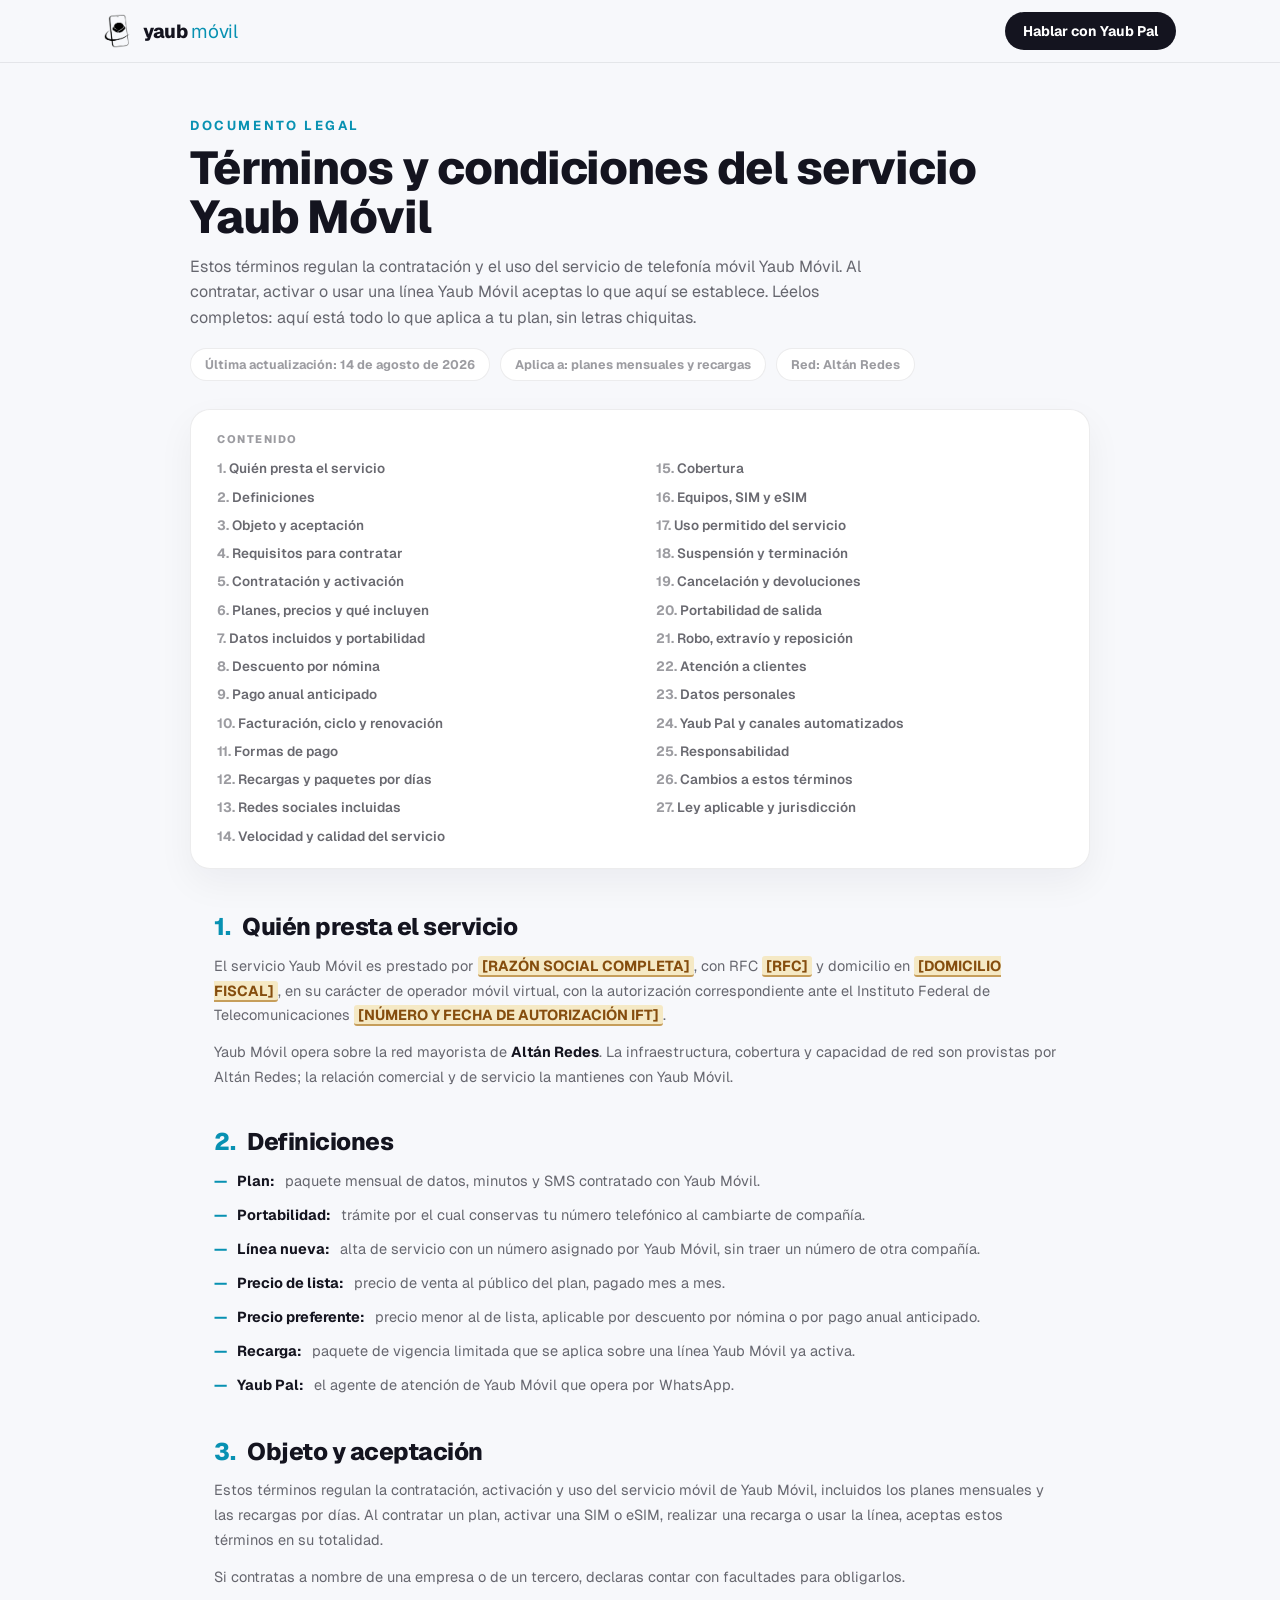
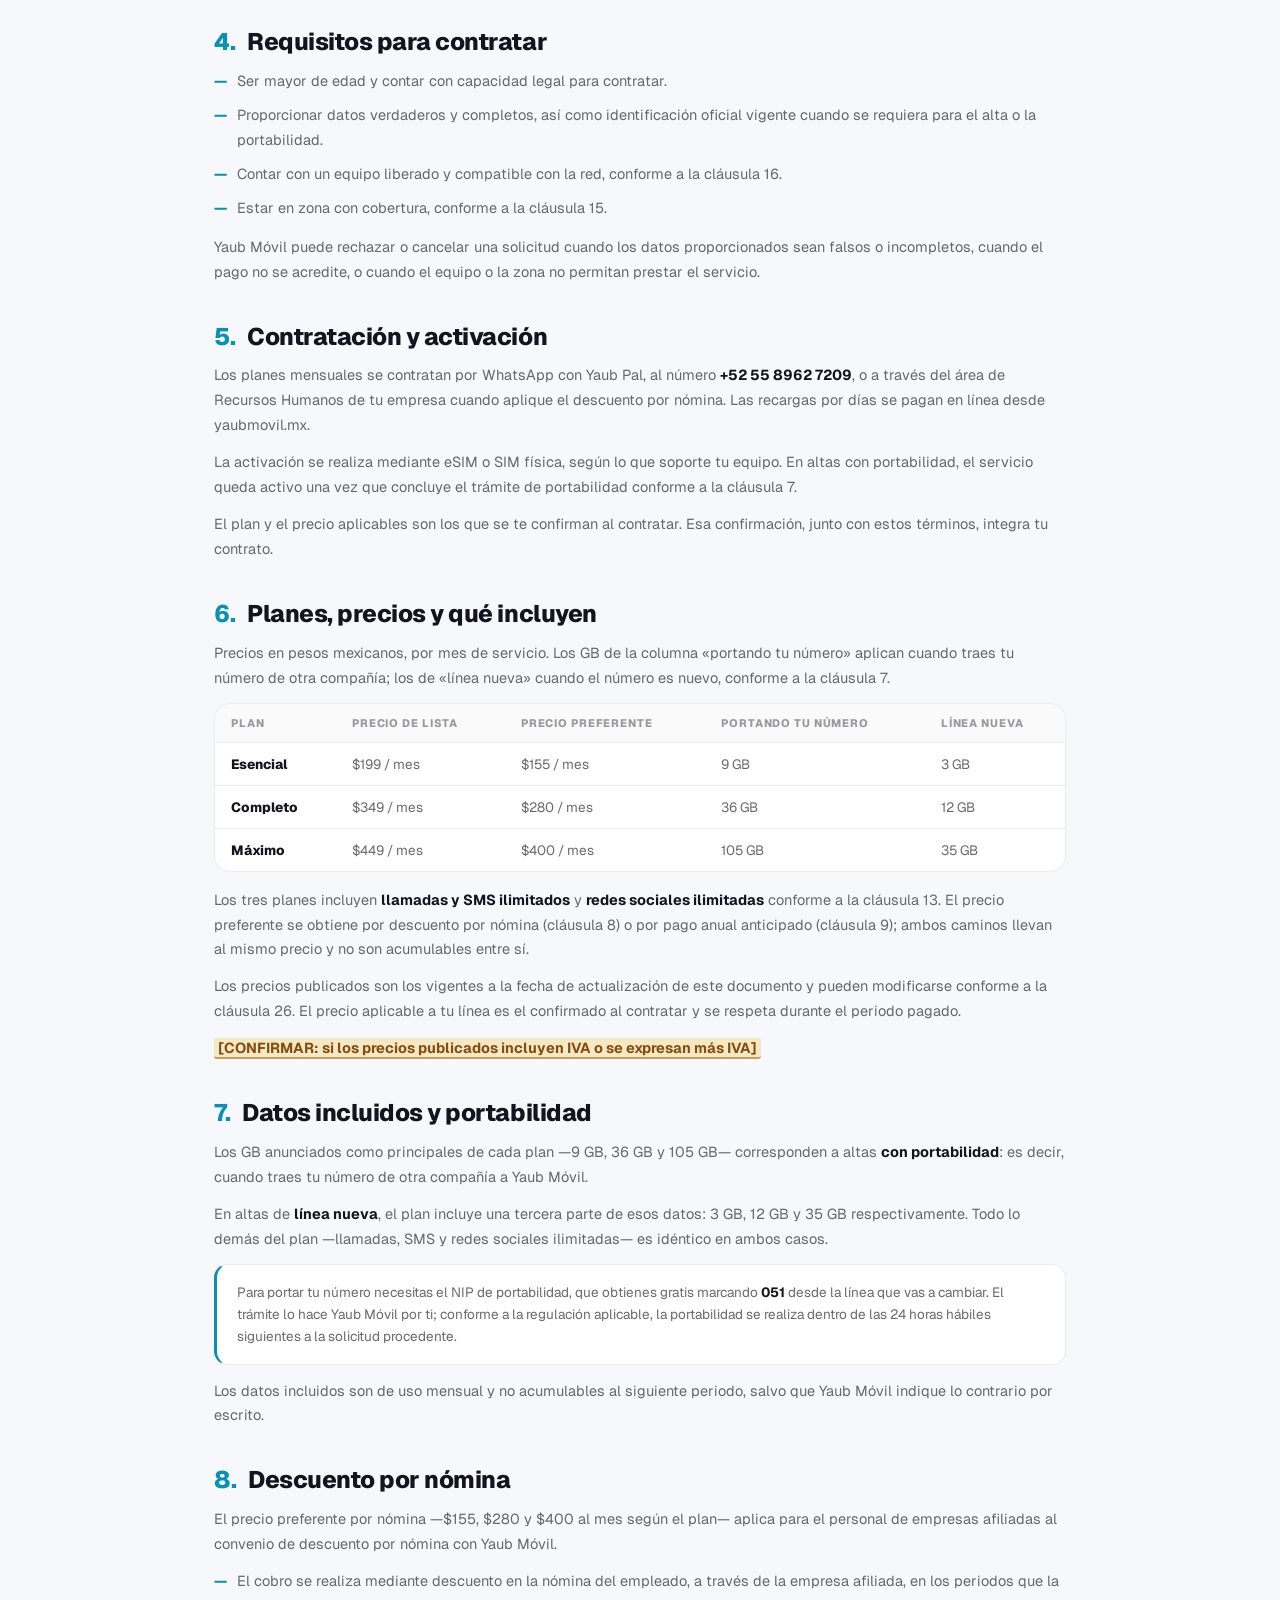
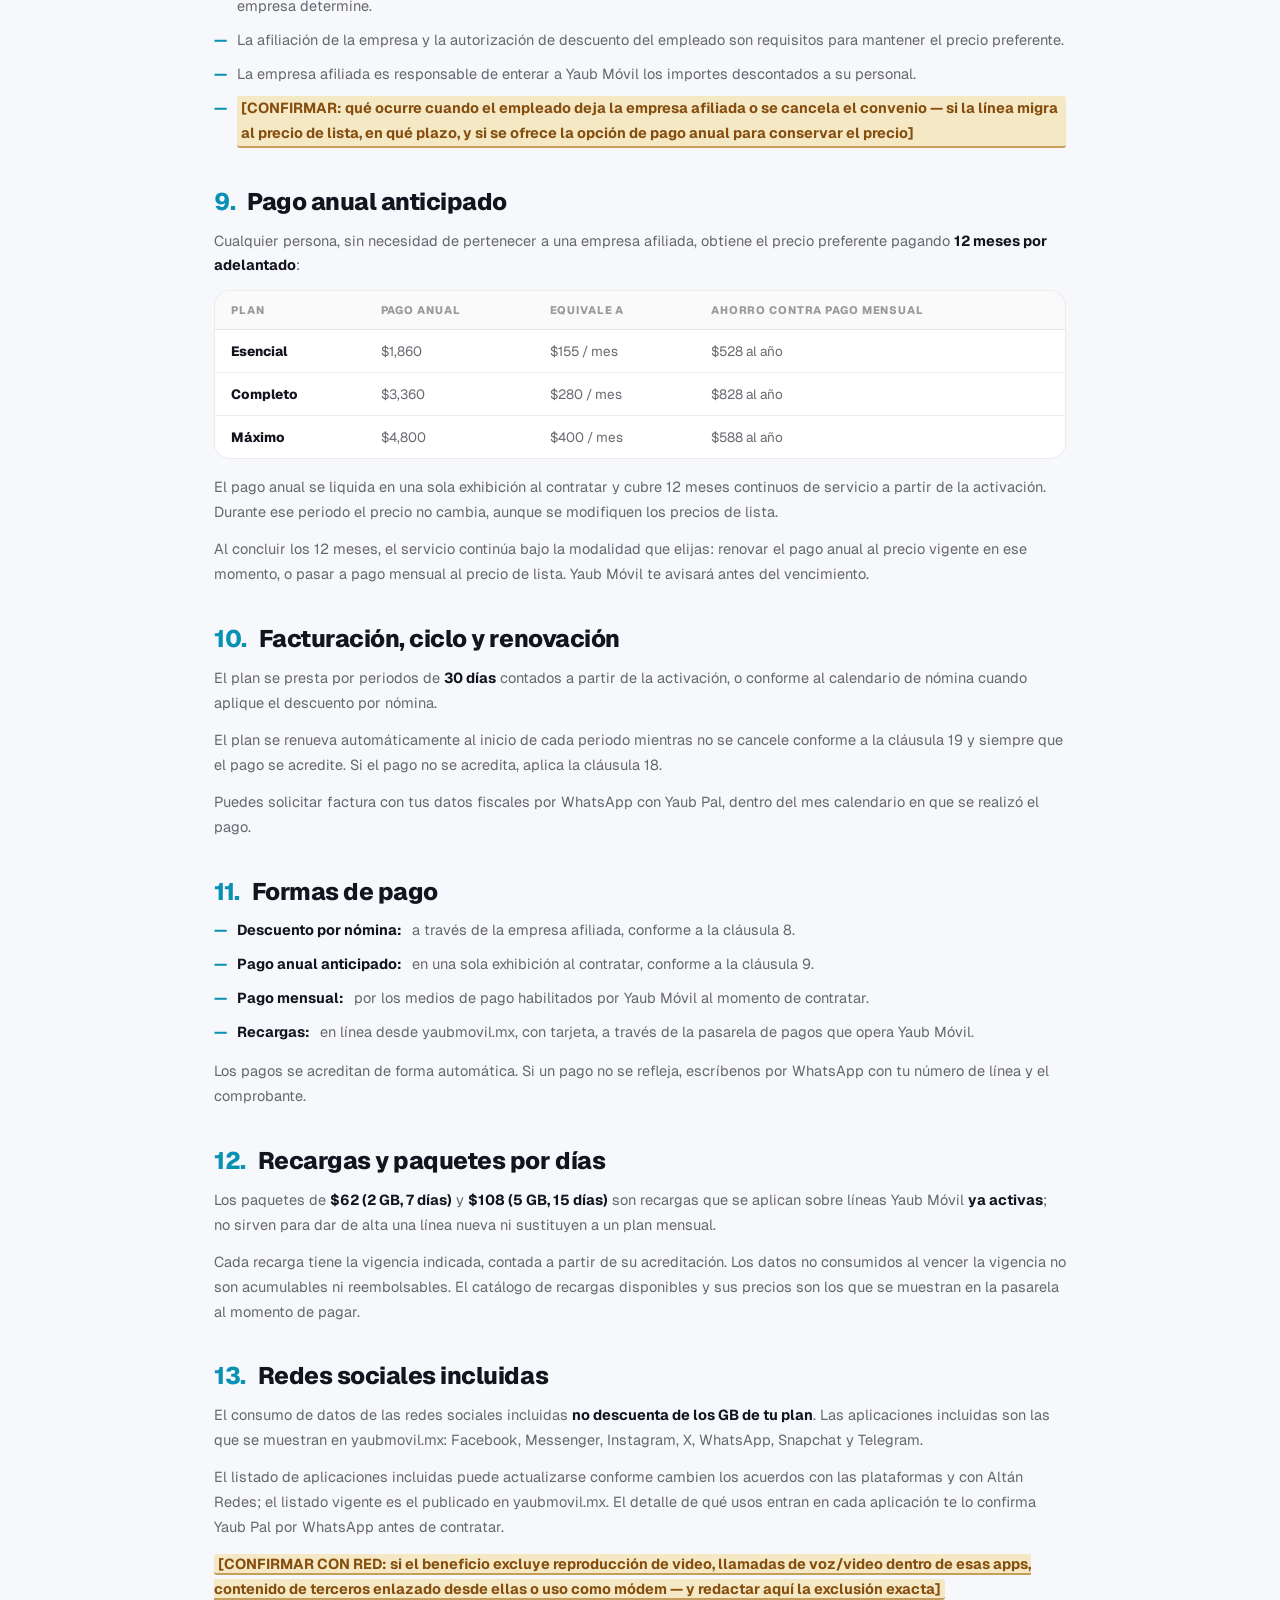
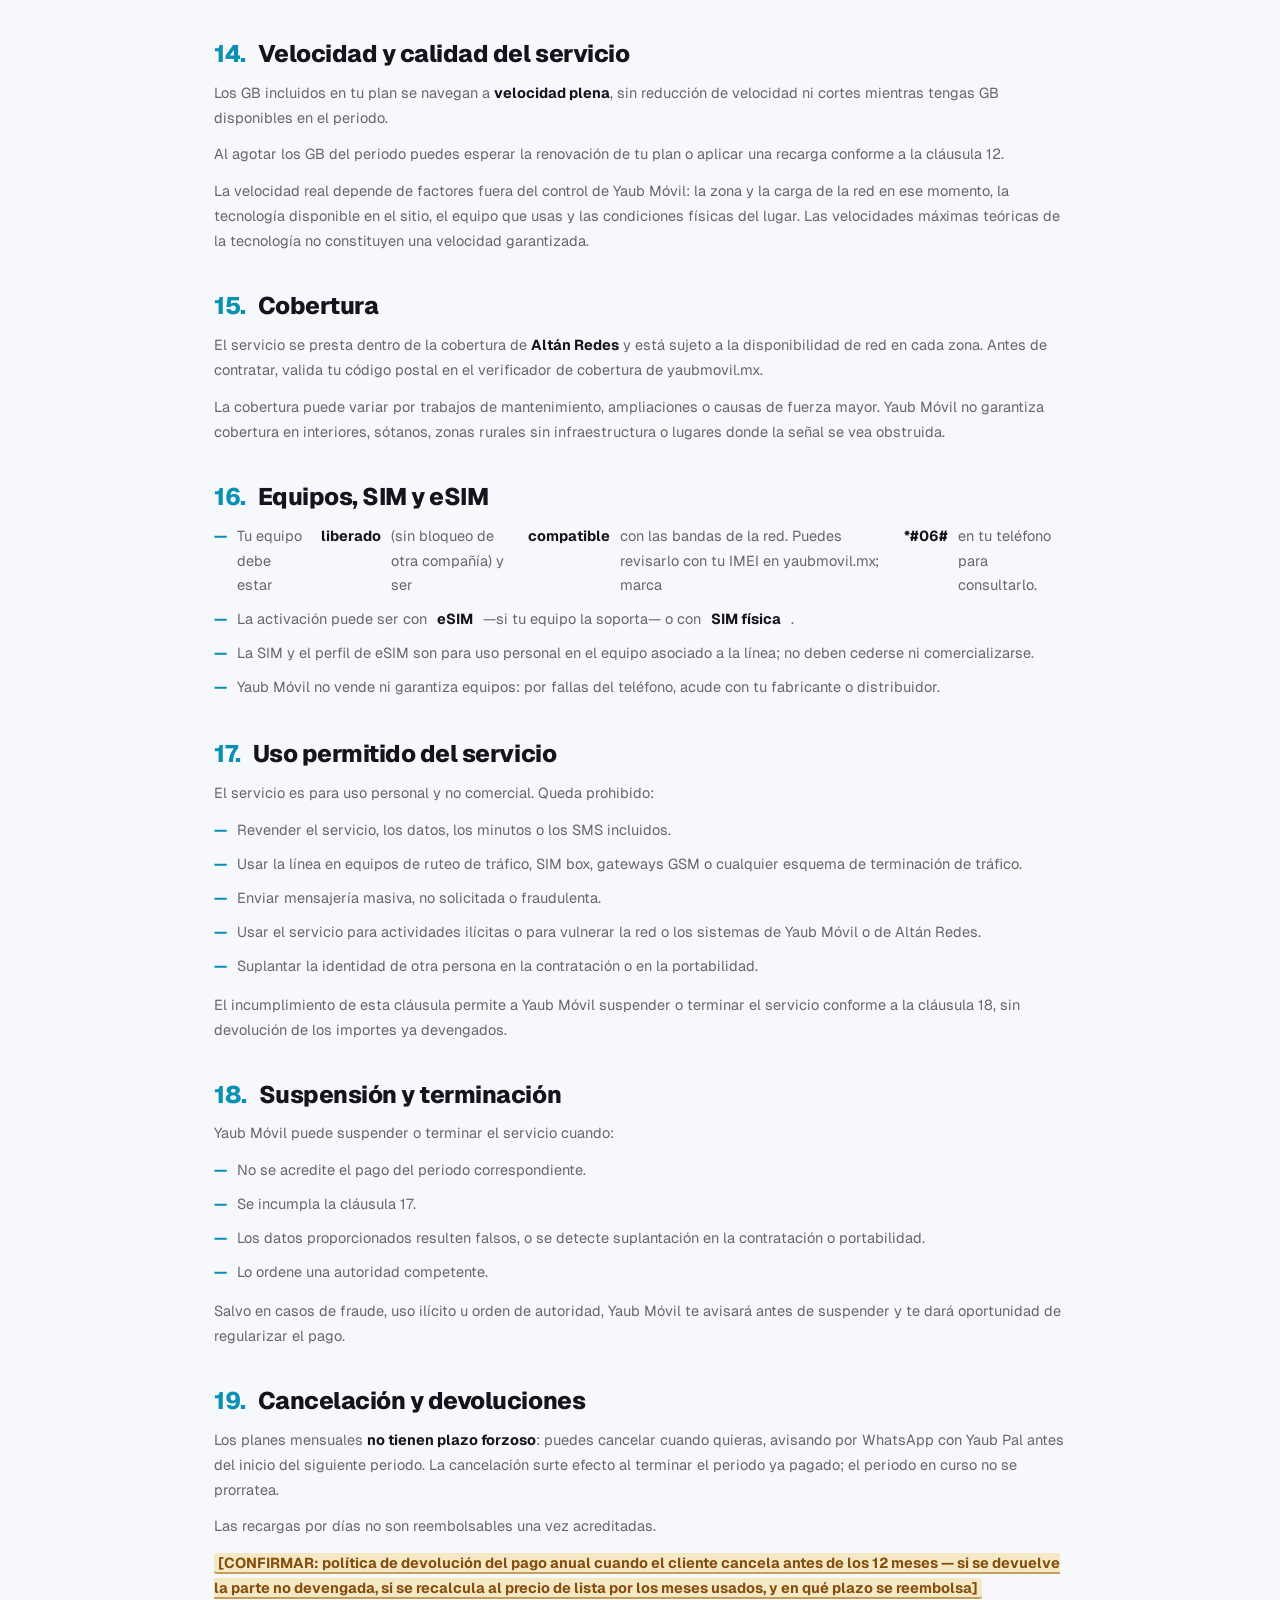
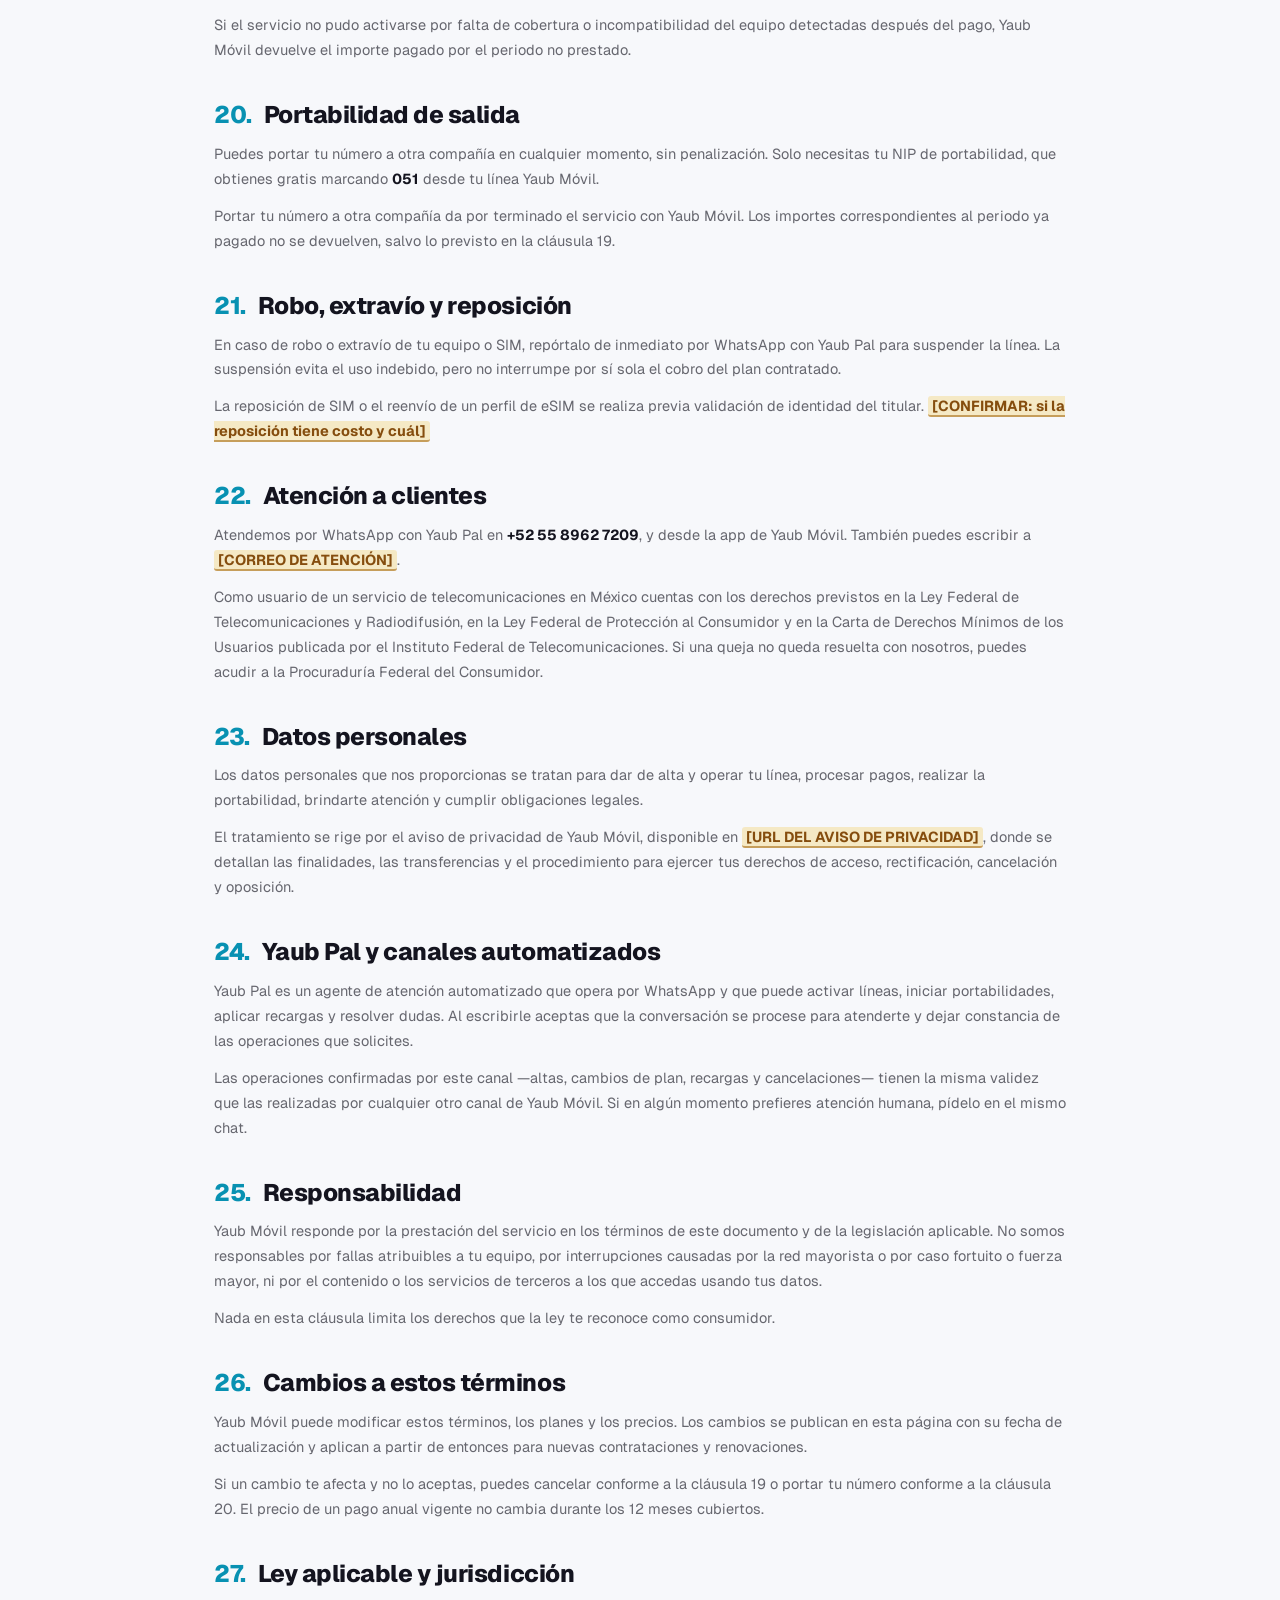
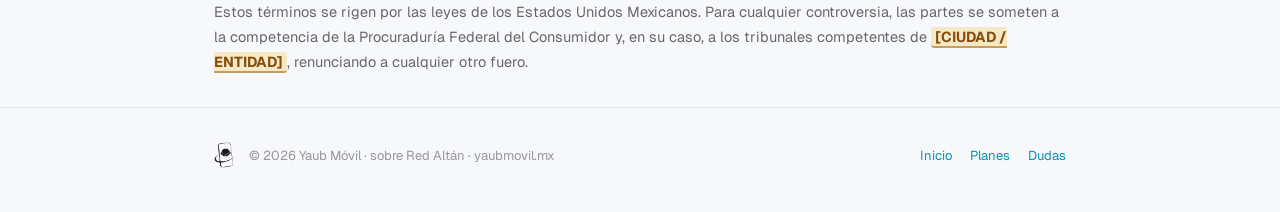
==== terminos.html @ aa8cd1c4 "Términos y condiciones completos en su propia página El bloque de la landing era un resumen de 12 pu" ====
<!DOCTYPE html>
<html lang="es"><head>
<meta charset="UTF-8">
<meta name="viewport" content="width=device-width, initial-scale=1.0">
<title>Términos y condiciones — Yaub Móvil</title>
<meta name="description" content="Términos y condiciones del servicio móvil de Yaub Móvil: planes, precios, portabilidad, descuento por nómina, pago anual, cobertura sobre Red Altán, equipos, recargas, cancelación y datos personales.">
<meta name="robots" content="index,follow">
<link rel="preconnect" href="https://fonts.googleapis.com">
<link rel="preconnect" href="https://fonts.gstatic.com" crossorigin>
<link rel="stylesheet" href="https://fonts.googleapis.com/css2?family=Geist:wght@400;600;700;800&display=swap">

<!-- ============================================================
     TÉRMINOS Y CONDICIONES — documento completo.

     PENDIENTES DE LEGAL antes de publicar: todo lo marcado con la
     clase .tbd (aparece resaltado en amarillo en pantalla, justo para
     que nadie lo suba sin llenarlo). Son datos que no viven en el
     repo ni en la página: razón social, RFC, domicilio fiscal, correo
     legal, autorización IFT, URL del aviso de privacidad, política de
     devolución del pago anual y qué pasa con el precio de nómina
     cuando alguien deja la empresa afiliada.

     Todo lo demás está redactado a partir de lo que Yaub Móvil ya
     anuncia en index.html (planes, precios, GB, portabilidad ×3,
     nómina/anual, Red Altán, prepagos) y de las reglas generales que
     aplican a cualquier servicio móvil en México.
     ============================================================ -->
<style>
:root{
  --bg:#F7F8FB; --surface:#FFFFFF; --ink:#14141F; --ink-2:rgba(20,20,31,0.64); --ink-3:rgba(20,20,31,0.42);
  --line:rgba(20,20,31,0.08); --cyan:#0891B2; --cyan-b:#22D3EE; --lime:#65A30D;
  --ease:cubic-bezier(.22,1,.36,1);
  --font:"Geist","Inter",ui-sans-serif,system-ui,-apple-system,"Segoe UI",Roboto,sans-serif;
}
*{margin:0;padding:0;box-sizing:border-box;}
html{scroll-behavior:smooth;overflow-x:clip;}
body{background:var(--bg);color:var(--ink);font-family:var(--font);-webkit-font-smoothing:antialiased;overflow-x:hidden;}
a{color:var(--cyan);text-decoration:none;}
a:hover{color:#7C3AED;}
.wrap{max-width:900px;margin:0 auto;padding:0 24px;}
nav{position:sticky;top:0;z-index:20;background:rgba(247,248,251,0.86);backdrop-filter:blur(14px);-webkit-backdrop-filter:blur(14px);border-bottom:1px solid var(--line);}
.navin{max-width:1120px;margin:0 auto;padding:12px 24px;display:flex;align-items:center;gap:12px;}
.navin img{height:34px;width:auto;}
.navin .wm{font-weight:800;font-size:19px;letter-spacing:-0.02em;}
.navin .wm em{font-style:normal;font-weight:400;color:var(--cyan);}
.nav-cta{margin-left:auto;display:inline-flex;align-items:center;gap:8px;background:var(--ink);color:#fff;font-weight:700;font-size:14px;padding:10px 18px;border-radius:999px;white-space:nowrap;transition:transform .3s var(--ease),box-shadow .3s;}
.nav-cta:hover{color:#fff;transform:translateY(-2px);box-shadow:0 10px 24px rgba(20,20,31,0.22);}
header.doc{padding:clamp(36px,6vh,64px) 0 10px;}
.kicker{font-size:13px;font-weight:700;letter-spacing:.2em;text-transform:uppercase;color:var(--cyan);margin-bottom:10px;}
h1{font-size:clamp(30px,4.4vw,46px);font-weight:800;letter-spacing:-0.025em;line-height:1.06;margin-bottom:12px;}
.sub{color:var(--ink-2);font-size:16px;line-height:1.6;max-width:64ch;}
.meta{margin-top:18px;display:flex;gap:10px;flex-wrap:wrap;font-size:12.5px;font-weight:700;color:var(--ink-3);}
.meta span{background:var(--surface);border:1px solid var(--line);border-radius:999px;padding:7px 14px;}
/* índice */
.toc{margin:28px 0 8px;background:var(--surface);border:1px solid var(--line);border-radius:20px;padding:22px 26px;box-shadow:0 14px 36px rgba(20,20,31,0.05);}
.toc p{font-size:11px;font-weight:800;letter-spacing:.14em;text-transform:uppercase;color:var(--ink-3);margin-bottom:12px;}
.toc ol{list-style:none;counter-reset:t;columns:2;column-gap:32px;}
.toc li{counter-increment:t;font-size:13.5px;line-height:1.5;margin-bottom:8px;break-inside:avoid;}
.toc li a::before{content:counter(t) ". ";color:var(--ink-3);font-weight:700;}
.toc li a{color:var(--ink-2);font-weight:600;}
.toc li a:hover{color:var(--cyan);}
/* cuerpo */
main{padding-bottom:40px;}
section.cl{padding:26px 0 0;scroll-margin-top:76px;}
section.cl h2{font-size:clamp(19px,2.2vw,24px);font-weight:800;letter-spacing:-0.02em;line-height:1.2;margin-bottom:12px;display:flex;gap:12px;}
section.cl h2 .num{color:var(--cyan);flex:none;}
section.cl p,section.cl li{font-size:14.5px;line-height:1.72;color:var(--ink-2);}
section.cl p{margin-bottom:12px;}
section.cl b{color:var(--ink);}
section.cl ul{list-style:none;margin:0 0 14px;display:flex;flex-direction:column;gap:9px;}
section.cl ul li{display:flex;gap:10px;}
section.cl ul li::before{content:"—";color:var(--cyan);font-weight:800;flex:none;}
section.cl ol{margin:0 0 14px 20px;display:flex;flex-direction:column;gap:9px;}
.tbd{background:rgba(234,179,8,0.22);border-bottom:2px solid rgba(161,98,7,0.55);color:#854D0E;font-weight:700;padding:0 4px;border-radius:3px;}
/* tabla de planes */
.tw{overflow-x:auto;margin:6px 0 16px;border:1px solid var(--line);border-radius:16px;background:var(--surface);}
table{border-collapse:collapse;width:100%;min-width:560px;}
th,td{text-align:left;font-size:13.5px;padding:12px 16px;border-bottom:1px solid var(--line);white-space:nowrap;}
th{font-size:11px;font-weight:800;letter-spacing:.08em;text-transform:uppercase;color:var(--ink-3);background:rgba(20,20,31,0.02);}
td{color:var(--ink-2);}
td:first-child{font-weight:800;color:var(--ink);}
tr:last-child td{border-bottom:none;}
.note{background:var(--surface);border:1px solid var(--line);border-left:3px solid var(--cyan);border-radius:14px;padding:16px 20px;margin:4px 0 14px;font-size:13.5px;line-height:1.65;color:var(--ink-2);}
footer{padding:34px 0 44px;color:var(--ink-3);font-size:13px;border-top:1px solid var(--line);margin-top:32px;}
.foot-in{max-width:900px;margin:0 auto;padding:0 24px;display:flex;align-items:center;gap:14px;flex-wrap:wrap;}
.foot-in img{height:26px;width:auto;opacity:.9;}
.foot-in .sp{margin-left:auto;display:flex;gap:18px;flex-wrap:wrap;}
@media (max-width:720px){
  .toc ol{columns:1;}
  .foot-in .sp{margin-left:0;}
}
@media (prefers-reduced-motion:reduce){*,*::before,*::after{animation:none !important;transition:none !important;}}
</style>
</head>
<body>

<nav>
  <div class="navin">
    <a href="index.html" style="display:flex;align-items:center;gap:12px;color:var(--ink);">
      <img src="assets/yaubmovil-logo-dark.png" alt="Yaub Móvil">
      <span class="wm">yaub <em>móvil</em></span>
    </a>
    <a class="nav-cta" href="#" data-wa="Hola 👋 Tengo una duda sobre los términos y condiciones de Yaub Móvil">Hablar con Yaub Pal</a>
  </div>
</nav>

<header class="doc wrap">
  <p class="kicker">Documento legal</p>
  <h1>Términos y condiciones del servicio Yaub Móvil</h1>
  <p class="sub">Estos términos regulan la contratación y el uso del servicio de telefonía móvil Yaub Móvil. Al contratar, activar o usar una línea Yaub Móvil aceptas lo que aquí se establece. Léelos completos: aquí está todo lo que aplica a tu plan, sin letras chiquitas.</p>
  <div class="meta">
    <span>Última actualización: 14 de agosto de 2026</span>
    <span>Aplica a: planes mensuales y recargas</span>
    <span>Red: Altán Redes</span>
  </div>

  <nav class="toc" aria-label="Índice">
    <p>Contenido</p>
    <ol>
      <li><a href="#c1">Quién presta el servicio</a></li>
      <li><a href="#c2">Definiciones</a></li>
      <li><a href="#c3">Objeto y aceptación</a></li>
      <li><a href="#c4">Requisitos para contratar</a></li>
      <li><a href="#c5">Contratación y activación</a></li>
      <li><a href="#c6">Planes, precios y qué incluyen</a></li>
      <li><a href="#c7">Datos incluidos y portabilidad</a></li>
      <li><a href="#c8">Descuento por nómina</a></li>
      <li><a href="#c9">Pago anual anticipado</a></li>
      <li><a href="#c10">Facturación, ciclo y renovación</a></li>
      <li><a href="#c11">Formas de pago</a></li>
      <li><a href="#c12">Recargas y paquetes por días</a></li>
      <li><a href="#c13">Redes sociales incluidas</a></li>
      <li><a href="#c14">Velocidad y calidad del servicio</a></li>
      <li><a href="#c15">Cobertura</a></li>
      <li><a href="#c16">Equipos, SIM y eSIM</a></li>
      <li><a href="#c17">Uso permitido del servicio</a></li>
      <li><a href="#c18">Suspensión y terminación</a></li>
      <li><a href="#c19">Cancelación y devoluciones</a></li>
      <li><a href="#c20">Portabilidad de salida</a></li>
      <li><a href="#c21">Robo, extravío y reposición</a></li>
      <li><a href="#c22">Atención a clientes</a></li>
      <li><a href="#c23">Datos personales</a></li>
      <li><a href="#c24">Yaub Pal y canales automatizados</a></li>
      <li><a href="#c25">Responsabilidad</a></li>
      <li><a href="#c26">Cambios a estos términos</a></li>
      <li><a href="#c27">Ley aplicable y jurisdicción</a></li>
    </ol>
  </nav>
</header>

<main class="wrap">

<section class="cl" id="c1">
  <h2><span class="num">1.</span> Quién presta el servicio</h2>
  <p>El servicio Yaub Móvil es prestado por <span class="tbd">[RAZÓN SOCIAL COMPLETA]</span>, con RFC <span class="tbd">[RFC]</span> y domicilio en <span class="tbd">[DOMICILIO FISCAL]</span>, en su carácter de operador móvil virtual, con la autorización correspondiente ante el Instituto Federal de Telecomunicaciones <span class="tbd">[NÚMERO Y FECHA DE AUTORIZACIÓN IFT]</span>.</p>
  <p>Yaub Móvil opera sobre la red mayorista de <b>Altán Redes</b>. La infraestructura, cobertura y capacidad de red son provistas por Altán Redes; la relación comercial y de servicio la mantienes con Yaub Móvil.</p>
</section>

<section class="cl" id="c2">
  <h2><span class="num">2.</span> Definiciones</h2>
  <ul>
    <li><b>Plan:</b> paquete mensual de datos, minutos y SMS contratado con Yaub Móvil.</li>
    <li><b>Portabilidad:</b> trámite por el cual conservas tu número telefónico al cambiarte de compañía.</li>
    <li><b>Línea nueva:</b> alta de servicio con un número asignado por Yaub Móvil, sin traer un número de otra compañía.</li>
    <li><b>Precio de lista:</b> precio de venta al público del plan, pagado mes a mes.</li>
    <li><b>Precio preferente:</b> precio menor al de lista, aplicable por descuento por nómina o por pago anual anticipado.</li>
    <li><b>Recarga:</b> paquete de vigencia limitada que se aplica sobre una línea Yaub Móvil ya activa.</li>
    <li><b>Yaub Pal:</b> el agente de atención de Yaub Móvil que opera por WhatsApp.</li>
  </ul>
</section>

<section class="cl" id="c3">
  <h2><span class="num">3.</span> Objeto y aceptación</h2>
  <p>Estos términos regulan la contratación, activación y uso del servicio móvil de Yaub Móvil, incluidos los planes mensuales y las recargas por días. Al contratar un plan, activar una SIM o eSIM, realizar una recarga o usar la línea, aceptas estos términos en su totalidad.</p>
  <p>Si contratas a nombre de una empresa o de un tercero, declaras contar con facultades para obligarlos.</p>
</section>

<section class="cl" id="c4">
  <h2><span class="num">4.</span> Requisitos para contratar</h2>
  <ul>
    <li>Ser mayor de edad y contar con capacidad legal para contratar.</li>
    <li>Proporcionar datos verdaderos y completos, así como identificación oficial vigente cuando se requiera para el alta o la portabilidad.</li>
    <li>Contar con un equipo liberado y compatible con la red, conforme a la cláusula 16.</li>
    <li>Estar en zona con cobertura, conforme a la cláusula 15.</li>
  </ul>
  <p>Yaub Móvil puede rechazar o cancelar una solicitud cuando los datos proporcionados sean falsos o incompletos, cuando el pago no se acredite, o cuando el equipo o la zona no permitan prestar el servicio.</p>
</section>

<section class="cl" id="c5">
  <h2><span class="num">5.</span> Contratación y activación</h2>
  <p>Los planes mensuales se contratan por WhatsApp con Yaub Pal, al número <b>+52 55 8962 7209</b>, o a través del área de Recursos Humanos de tu empresa cuando aplique el descuento por nómina. Las recargas por días se pagan en línea desde yaubmovil.mx.</p>
  <p>La activación se realiza mediante eSIM o SIM física, según lo que soporte tu equipo. En altas con portabilidad, el servicio queda activo una vez que concluye el trámite de portabilidad conforme a la cláusula 7.</p>
  <p>El plan y el precio aplicables son los que se te confirman al contratar. Esa confirmación, junto con estos términos, integra tu contrato.</p>
</section>

<section class="cl" id="c6">
  <h2><span class="num">6.</span> Planes, precios y qué incluyen</h2>
  <p>Precios en pesos mexicanos, por mes de servicio. Los GB de la columna «portando tu número» aplican cuando traes tu número de otra compañía; los de «línea nueva» cuando el número es nuevo, conforme a la cláusula 7.</p>
  <div class="tw">
    <table>
      <thead><tr><th>Plan</th><th>Precio de lista</th><th>Precio preferente</th><th>Portando tu número</th><th>Línea nueva</th></tr></thead>
      <tbody>
        <tr><td>Esencial</td><td>$199 / mes</td><td>$155 / mes</td><td>9 GB</td><td>3 GB</td></tr>
        <tr><td>Completo</td><td>$349 / mes</td><td>$280 / mes</td><td>36 GB</td><td>12 GB</td></tr>
        <tr><td>Máximo</td><td>$449 / mes</td><td>$400 / mes</td><td>105 GB</td><td>35 GB</td></tr>
      </tbody>
    </table>
  </div>
  <p>Los tres planes incluyen <b>llamadas y SMS ilimitados</b> y <b>redes sociales ilimitadas</b> conforme a la cláusula 13. El precio preferente se obtiene por descuento por nómina (cláusula 8) o por pago anual anticipado (cláusula 9); ambos caminos llevan al mismo precio y no son acumulables entre sí.</p>
  <p>Los precios publicados son los vigentes a la fecha de actualización de este documento y pueden modificarse conforme a la cláusula 26. El precio aplicable a tu línea es el confirmado al contratar y se respeta durante el periodo pagado.</p>
  <p><span class="tbd">[CONFIRMAR: si los precios publicados incluyen IVA o se expresan más IVA]</span></p>
</section>

<section class="cl" id="c7">
  <h2><span class="num">7.</span> Datos incluidos y portabilidad</h2>
  <p>Los GB anunciados como principales de cada plan —9 GB, 36 GB y 105 GB— corresponden a altas <b>con portabilidad</b>: es decir, cuando traes tu número de otra compañía a Yaub Móvil.</p>
  <p>En altas de <b>línea nueva</b>, el plan incluye una tercera parte de esos datos: 3 GB, 12 GB y 35 GB respectivamente. Todo lo demás del plan —llamadas, SMS y redes sociales ilimitadas— es idéntico en ambos casos.</p>
  <div class="note">Para portar tu número necesitas el NIP de portabilidad, que obtienes gratis marcando <b>051</b> desde la línea que vas a cambiar. El trámite lo hace Yaub Móvil por ti; conforme a la regulación aplicable, la portabilidad se realiza dentro de las 24 horas hábiles siguientes a la solicitud procedente.</div>
  <p>Los datos incluidos son de uso mensual y no acumulables al siguiente periodo, salvo que Yaub Móvil indique lo contrario por escrito.</p>
</section>

<section class="cl" id="c8">
  <h2><span class="num">8.</span> Descuento por nómina</h2>
  <p>El precio preferente por nómina —$155, $280 y $400 al mes según el plan— aplica para el personal de empresas afiliadas al convenio de descuento por nómina con Yaub Móvil.</p>
  <ul>
    <li>El cobro se realiza mediante descuento en la nómina del empleado, a través de la empresa afiliada, en los periodos que la empresa determine.</li>
    <li>La afiliación de la empresa y la autorización de descuento del empleado son requisitos para mantener el precio preferente.</li>
    <li>La empresa afiliada es responsable de enterar a Yaub Móvil los importes descontados a su personal.</li>
    <li><span class="tbd">[CONFIRMAR: qué ocurre cuando el empleado deja la empresa afiliada o se cancela el convenio — si la línea migra al precio de lista, en qué plazo, y si se ofrece la opción de pago anual para conservar el precio]</span></li>
  </ul>
</section>

<section class="cl" id="c9">
  <h2><span class="num">9.</span> Pago anual anticipado</h2>
  <p>Cualquier persona, sin necesidad de pertenecer a una empresa afiliada, obtiene el precio preferente pagando <b>12 meses por adelantado</b>:</p>
  <div class="tw">
    <table>
      <thead><tr><th>Plan</th><th>Pago anual</th><th>Equivale a</th><th>Ahorro contra pago mensual</th></tr></thead>
      <tbody>
        <tr><td>Esencial</td><td>$1,860</td><td>$155 / mes</td><td>$528 al año</td></tr>
        <tr><td>Completo</td><td>$3,360</td><td>$280 / mes</td><td>$828 al año</td></tr>
        <tr><td>Máximo</td><td>$4,800</td><td>$400 / mes</td><td>$588 al año</td></tr>
      </tbody>
    </table>
  </div>
  <p>El pago anual se liquida en una sola exhibición al contratar y cubre 12 meses continuos de servicio a partir de la activación. Durante ese periodo el precio no cambia, aunque se modifiquen los precios de lista.</p>
  <p>Al concluir los 12 meses, el servicio continúa bajo la modalidad que elijas: renovar el pago anual al precio vigente en ese momento, o pasar a pago mensual al precio de lista. Yaub Móvil te avisará antes del vencimiento.</p>
</section>

<section class="cl" id="c10">
  <h2><span class="num">10.</span> Facturación, ciclo y renovación</h2>
  <p>El plan se presta por periodos de <b>30 días</b> contados a partir de la activación, o conforme al calendario de nómina cuando aplique el descuento por nómina.</p>
  <p>El plan se renueva automáticamente al inicio de cada periodo mientras no se cancele conforme a la cláusula 19 y siempre que el pago se acredite. Si el pago no se acredita, aplica la cláusula 18.</p>
  <p>Puedes solicitar factura con tus datos fiscales por WhatsApp con Yaub Pal, dentro del mes calendario en que se realizó el pago.</p>
</section>

<section class="cl" id="c11">
  <h2><span class="num">11.</span> Formas de pago</h2>
  <ul>
    <li><b>Descuento por nómina:</b> a través de la empresa afiliada, conforme a la cláusula 8.</li>
    <li><b>Pago anual anticipado:</b> en una sola exhibición al contratar, conforme a la cláusula 9.</li>
    <li><b>Pago mensual:</b> por los medios de pago habilitados por Yaub Móvil al momento de contratar.</li>
    <li><b>Recargas:</b> en línea desde yaubmovil.mx, con tarjeta, a través de la pasarela de pagos que opera Yaub Móvil.</li>
  </ul>
  <p>Los pagos se acreditan de forma automática. Si un pago no se refleja, escríbenos por WhatsApp con tu número de línea y el comprobante.</p>
</section>

<section class="cl" id="c12">
  <h2><span class="num">12.</span> Recargas y paquetes por días</h2>
  <p>Los paquetes de <b>$62 (2 GB, 7 días)</b> y <b>$108 (5 GB, 15 días)</b> son recargas que se aplican sobre líneas Yaub Móvil <b>ya activas</b>; no sirven para dar de alta una línea nueva ni sustituyen a un plan mensual.</p>
  <p>Cada recarga tiene la vigencia indicada, contada a partir de su acreditación. Los datos no consumidos al vencer la vigencia no son acumulables ni reembolsables. El catálogo de recargas disponibles y sus precios son los que se muestran en la pasarela al momento de pagar.</p>
</section>

<section class="cl" id="c13">
  <h2><span class="num">13.</span> Redes sociales incluidas</h2>
  <p>El consumo de datos de las redes sociales incluidas <b>no descuenta de los GB de tu plan</b>. Las aplicaciones incluidas son las que se muestran en yaubmovil.mx: Facebook, Messenger, Instagram, X, WhatsApp, Snapchat y Telegram.</p>
  <p>El listado de aplicaciones incluidas puede actualizarse conforme cambien los acuerdos con las plataformas y con Altán Redes; el listado vigente es el publicado en yaubmovil.mx. El detalle de qué usos entran en cada aplicación te lo confirma Yaub Pal por WhatsApp antes de contratar.</p>
  <p><span class="tbd">[CONFIRMAR CON RED: si el beneficio excluye reproducción de video, llamadas de voz/video dentro de esas apps, contenido de terceros enlazado desde ellas o uso como módem — y redactar aquí la exclusión exacta]</span></p>
</section>

<section class="cl" id="c14">
  <h2><span class="num">14.</span> Velocidad y calidad del servicio</h2>
  <p>Los GB incluidos en tu plan se navegan a <b>velocidad plena</b>, sin reducción de velocidad ni cortes mientras tengas GB disponibles en el periodo.</p>
  <p>Al agotar los GB del periodo puedes esperar la renovación de tu plan o aplicar una recarga conforme a la cláusula 12.</p>
  <p>La velocidad real depende de factores fuera del control de Yaub Móvil: la zona y la carga de la red en ese momento, la tecnología disponible en el sitio, el equipo que usas y las condiciones físicas del lugar. Las velocidades máximas teóricas de la tecnología no constituyen una velocidad garantizada.</p>
</section>

<section class="cl" id="c15">
  <h2><span class="num">15.</span> Cobertura</h2>
  <p>El servicio se presta dentro de la cobertura de <b>Altán Redes</b> y está sujeto a la disponibilidad de red en cada zona. Antes de contratar, valida tu código postal en el verificador de cobertura de yaubmovil.mx.</p>
  <p>La cobertura puede variar por trabajos de mantenimiento, ampliaciones o causas de fuerza mayor. Yaub Móvil no garantiza cobertura en interiores, sótanos, zonas rurales sin infraestructura o lugares donde la señal se vea obstruida.</p>
</section>

<section class="cl" id="c16">
  <h2><span class="num">16.</span> Equipos, SIM y eSIM</h2>
  <ul>
    <li>Tu equipo debe estar <b>liberado</b> (sin bloqueo de otra compañía) y ser <b>compatible</b> con las bandas de la red. Puedes revisarlo con tu IMEI en yaubmovil.mx; marca <b>*#06#</b> en tu teléfono para consultarlo.</li>
    <li>La activación puede ser con <b>eSIM</b> —si tu equipo la soporta— o con <b>SIM física</b>.</li>
    <li>La SIM y el perfil de eSIM son para uso personal en el equipo asociado a la línea; no deben cederse ni comercializarse.</li>
    <li>Yaub Móvil no vende ni garantiza equipos: por fallas del teléfono, acude con tu fabricante o distribuidor.</li>
  </ul>
</section>

<section class="cl" id="c17">
  <h2><span class="num">17.</span> Uso permitido del servicio</h2>
  <p>El servicio es para uso personal y no comercial. Queda prohibido:</p>
  <ul>
    <li>Revender el servicio, los datos, los minutos o los SMS incluidos.</li>
    <li>Usar la línea en equipos de ruteo de tráfico, SIM box, gateways GSM o cualquier esquema de terminación de tráfico.</li>
    <li>Enviar mensajería masiva, no solicitada o fraudulenta.</li>
    <li>Usar el servicio para actividades ilícitas o para vulnerar la red o los sistemas de Yaub Móvil o de Altán Redes.</li>
    <li>Suplantar la identidad de otra persona en la contratación o en la portabilidad.</li>
  </ul>
  <p>El incumplimiento de esta cláusula permite a Yaub Móvil suspender o terminar el servicio conforme a la cláusula 18, sin devolución de los importes ya devengados.</p>
</section>

<section class="cl" id="c18">
  <h2><span class="num">18.</span> Suspensión y terminación</h2>
  <p>Yaub Móvil puede suspender o terminar el servicio cuando:</p>
  <ul>
    <li>No se acredite el pago del periodo correspondiente.</li>
    <li>Se incumpla la cláusula 17.</li>
    <li>Los datos proporcionados resulten falsos, o se detecte suplantación en la contratación o portabilidad.</li>
    <li>Lo ordene una autoridad competente.</li>
  </ul>
  <p>Salvo en casos de fraude, uso ilícito u orden de autoridad, Yaub Móvil te avisará antes de suspender y te dará oportunidad de regularizar el pago.</p>
</section>

<section class="cl" id="c19">
  <h2><span class="num">19.</span> Cancelación y devoluciones</h2>
  <p>Los planes mensuales <b>no tienen plazo forzoso</b>: puedes cancelar cuando quieras, avisando por WhatsApp con Yaub Pal antes del inicio del siguiente periodo. La cancelación surte efecto al terminar el periodo ya pagado; el periodo en curso no se prorratea.</p>
  <p>Las recargas por días no son reembolsables una vez acreditadas.</p>
  <p><span class="tbd">[CONFIRMAR: política de devolución del pago anual cuando el cliente cancela antes de los 12 meses — si se devuelve la parte no devengada, si se recalcula al precio de lista por los meses usados, y en qué plazo se reembolsa]</span></p>
  <p>Si el servicio no pudo activarse por falta de cobertura o incompatibilidad del equipo detectadas después del pago, Yaub Móvil devuelve el importe pagado por el periodo no prestado.</p>
</section>

<section class="cl" id="c20">
  <h2><span class="num">20.</span> Portabilidad de salida</h2>
  <p>Puedes portar tu número a otra compañía en cualquier momento, sin penalización. Solo necesitas tu NIP de portabilidad, que obtienes gratis marcando <b>051</b> desde tu línea Yaub Móvil.</p>
  <p>Portar tu número a otra compañía da por terminado el servicio con Yaub Móvil. Los importes correspondientes al periodo ya pagado no se devuelven, salvo lo previsto en la cláusula 19.</p>
</section>

<section class="cl" id="c21">
  <h2><span class="num">21.</span> Robo, extravío y reposición</h2>
  <p>En caso de robo o extravío de tu equipo o SIM, repórtalo de inmediato por WhatsApp con Yaub Pal para suspender la línea. La suspensión evita el uso indebido, pero no interrumpe por sí sola el cobro del plan contratado.</p>
  <p>La reposición de SIM o el reenvío de un perfil de eSIM se realiza previa validación de identidad del titular. <span class="tbd">[CONFIRMAR: si la reposición tiene costo y cuál]</span></p>
</section>

<section class="cl" id="c22">
  <h2><span class="num">22.</span> Atención a clientes</h2>
  <p>Atendemos por WhatsApp con Yaub Pal en <b>+52 55 8962 7209</b>, y desde la app de Yaub Móvil. También puedes escribir a <span class="tbd">[CORREO DE ATENCIÓN]</span>.</p>
  <p>Como usuario de un servicio de telecomunicaciones en México cuentas con los derechos previstos en la Ley Federal de Telecomunicaciones y Radiodifusión, en la Ley Federal de Protección al Consumidor y en la Carta de Derechos Mínimos de los Usuarios publicada por el Instituto Federal de Telecomunicaciones. Si una queja no queda resuelta con nosotros, puedes acudir a la Procuraduría Federal del Consumidor.</p>
</section>

<section class="cl" id="c23">
  <h2><span class="num">23.</span> Datos personales</h2>
  <p>Los datos personales que nos proporcionas se tratan para dar de alta y operar tu línea, procesar pagos, realizar la portabilidad, brindarte atención y cumplir obligaciones legales.</p>
  <p>El tratamiento se rige por el aviso de privacidad de Yaub Móvil, disponible en <span class="tbd">[URL DEL AVISO DE PRIVACIDAD]</span>, donde se detallan las finalidades, las transferencias y el procedimiento para ejercer tus derechos de acceso, rectificación, cancelación y oposición.</p>
</section>

<section class="cl" id="c24">
  <h2><span class="num">24.</span> Yaub Pal y canales automatizados</h2>
  <p>Yaub Pal es un agente de atención automatizado que opera por WhatsApp y que puede activar líneas, iniciar portabilidades, aplicar recargas y resolver dudas. Al escribirle aceptas que la conversación se procese para atenderte y dejar constancia de las operaciones que solicites.</p>
  <p>Las operaciones confirmadas por este canal —altas, cambios de plan, recargas y cancelaciones— tienen la misma validez que las realizadas por cualquier otro canal de Yaub Móvil. Si en algún momento prefieres atención humana, pídelo en el mismo chat.</p>
</section>

<section class="cl" id="c25">
  <h2><span class="num">25.</span> Responsabilidad</h2>
  <p>Yaub Móvil responde por la prestación del servicio en los términos de este documento y de la legislación aplicable. No somos responsables por fallas atribuibles a tu equipo, por interrupciones causadas por la red mayorista o por caso fortuito o fuerza mayor, ni por el contenido o los servicios de terceros a los que accedas usando tus datos.</p>
  <p>Nada en esta cláusula limita los derechos que la ley te reconoce como consumidor.</p>
</section>

<section class="cl" id="c26">
  <h2><span class="num">26.</span> Cambios a estos términos</h2>
  <p>Yaub Móvil puede modificar estos términos, los planes y los precios. Los cambios se publican en esta página con su fecha de actualización y aplican a partir de entonces para nuevas contrataciones y renovaciones.</p>
  <p>Si un cambio te afecta y no lo aceptas, puedes cancelar conforme a la cláusula 19 o portar tu número conforme a la cláusula 20. El precio de un pago anual vigente no cambia durante los 12 meses cubiertos.</p>
</section>

<section class="cl" id="c27">
  <h2><span class="num">27.</span> Ley aplicable y jurisdicción</h2>
  <p>Estos términos se rigen por las leyes de los Estados Unidos Mexicanos. Para cualquier controversia, las partes se someten a la competencia de la Procuraduría Federal del Consumidor y, en su caso, a los tribunales competentes de <span class="tbd">[CIUDAD / ENTIDAD]</span>, renunciando a cualquier otro fuero.</p>
</section>

</main>

<footer>
  <div class="foot-in">
    <img src="assets/yaubmovil-logo-dark.png" alt="Yaub Móvil">
    <span>© 2026 Yaub Móvil · sobre Red Altán · yaubmovil.mx</span>
    <span class="sp"><a href="index.html">Inicio</a><a href="index.html#planes">Planes</a><a href="#" data-wa="Hola 👋 Tengo una duda sobre los términos y condiciones de Yaub Móvil">Dudas</a></span>
  </div>
</footer>

<script>
/* Mismo número y mismo formato que index.html. Fuente de verdad:
   whatsapp_numbers en yaub-platform-prod. */
const WA_NUMBER = "5215589627209";
function waUrl(msg){return "https://wa.me/" + WA_NUMBER + "?text=" + encodeURIComponent(msg);}
document.querySelectorAll("[data-wa]").forEach(a => {
  a.href = waUrl(a.dataset.wa);
  a.target = "_blank"; a.rel = "noopener";
});
</script>
</body></html>
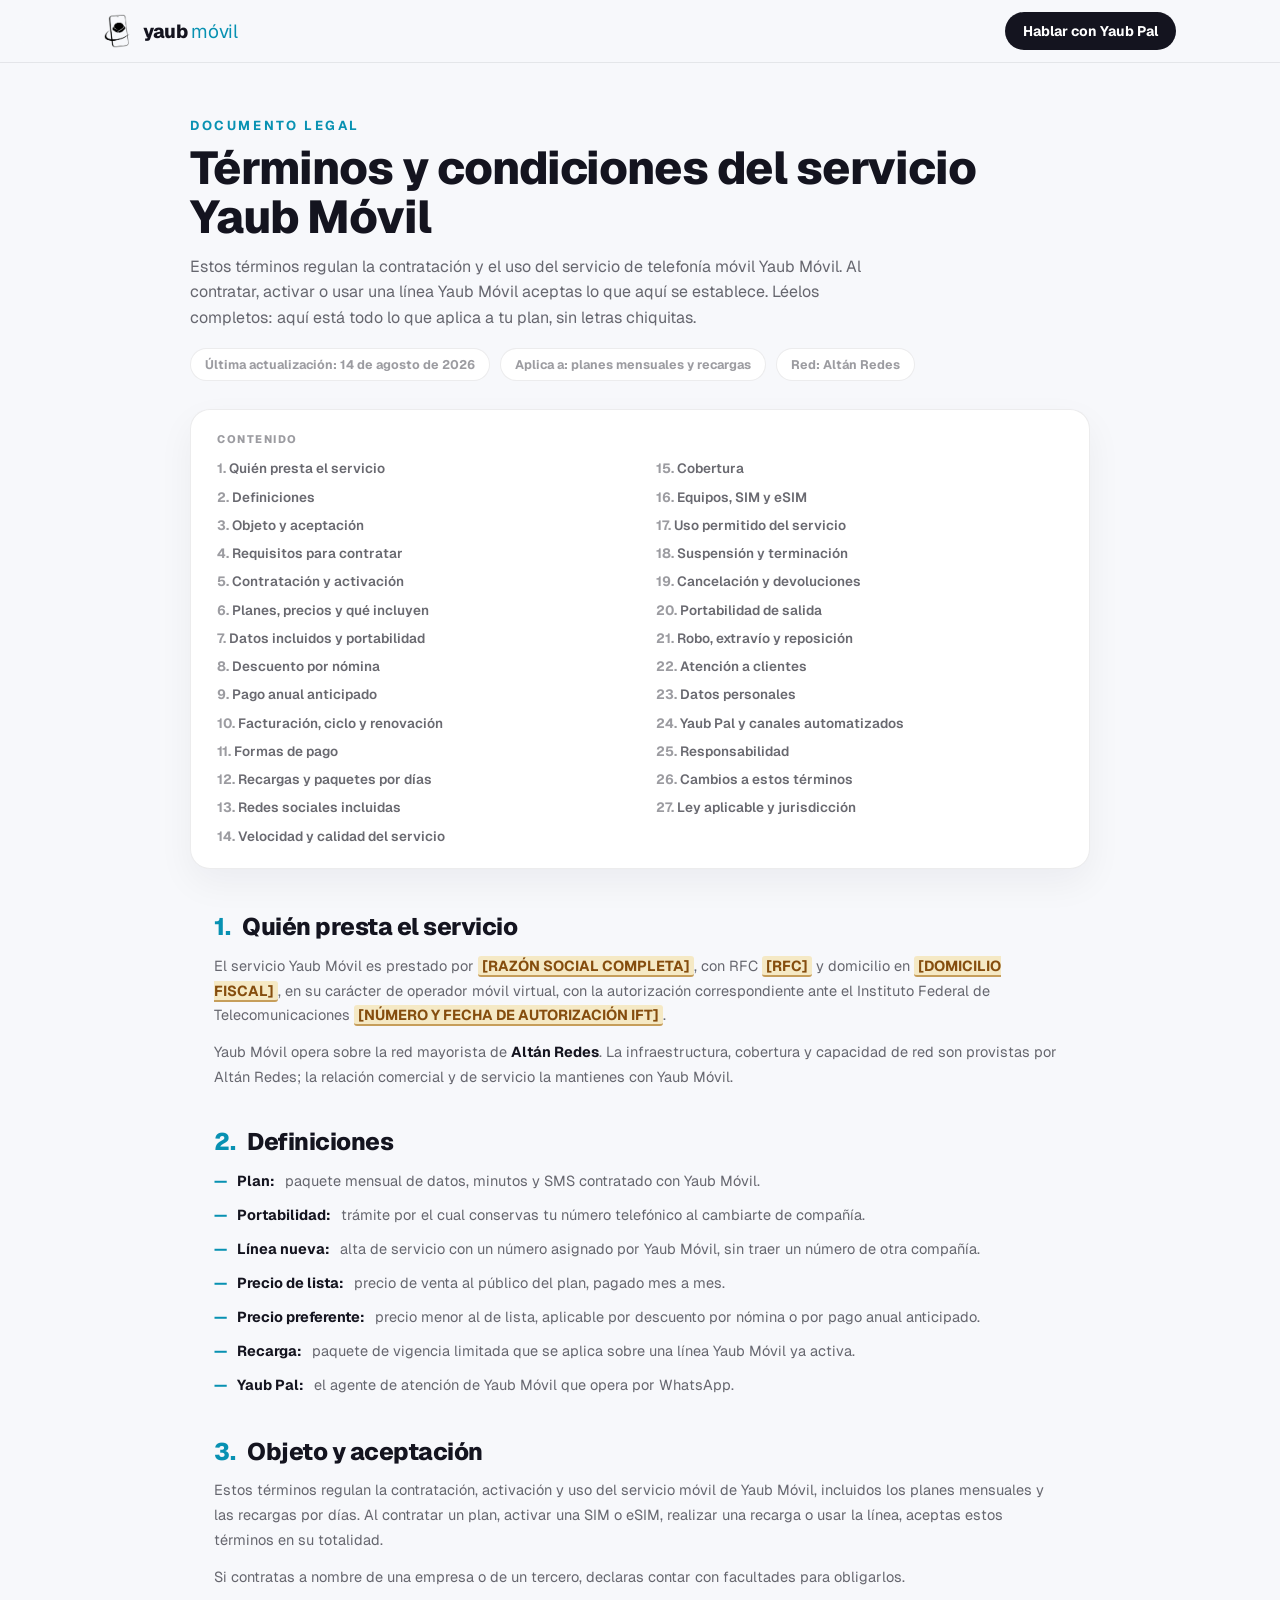
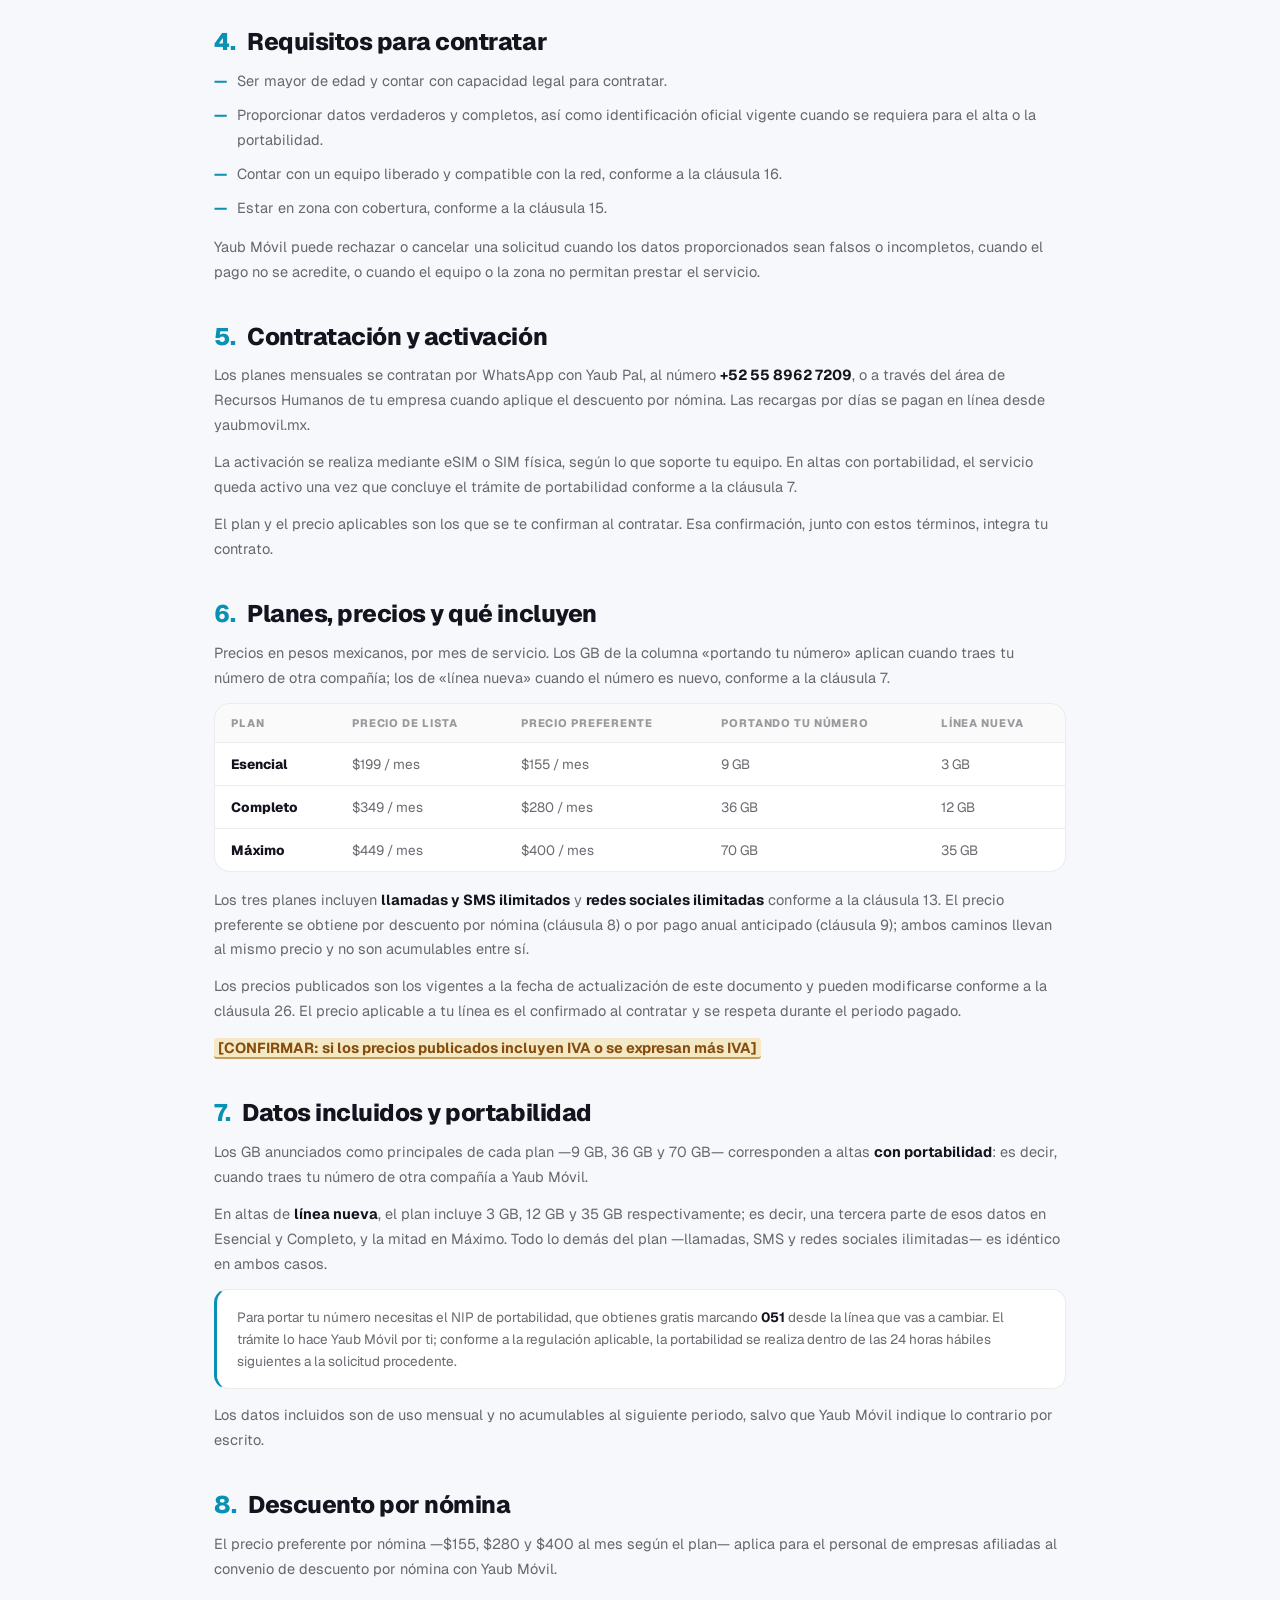
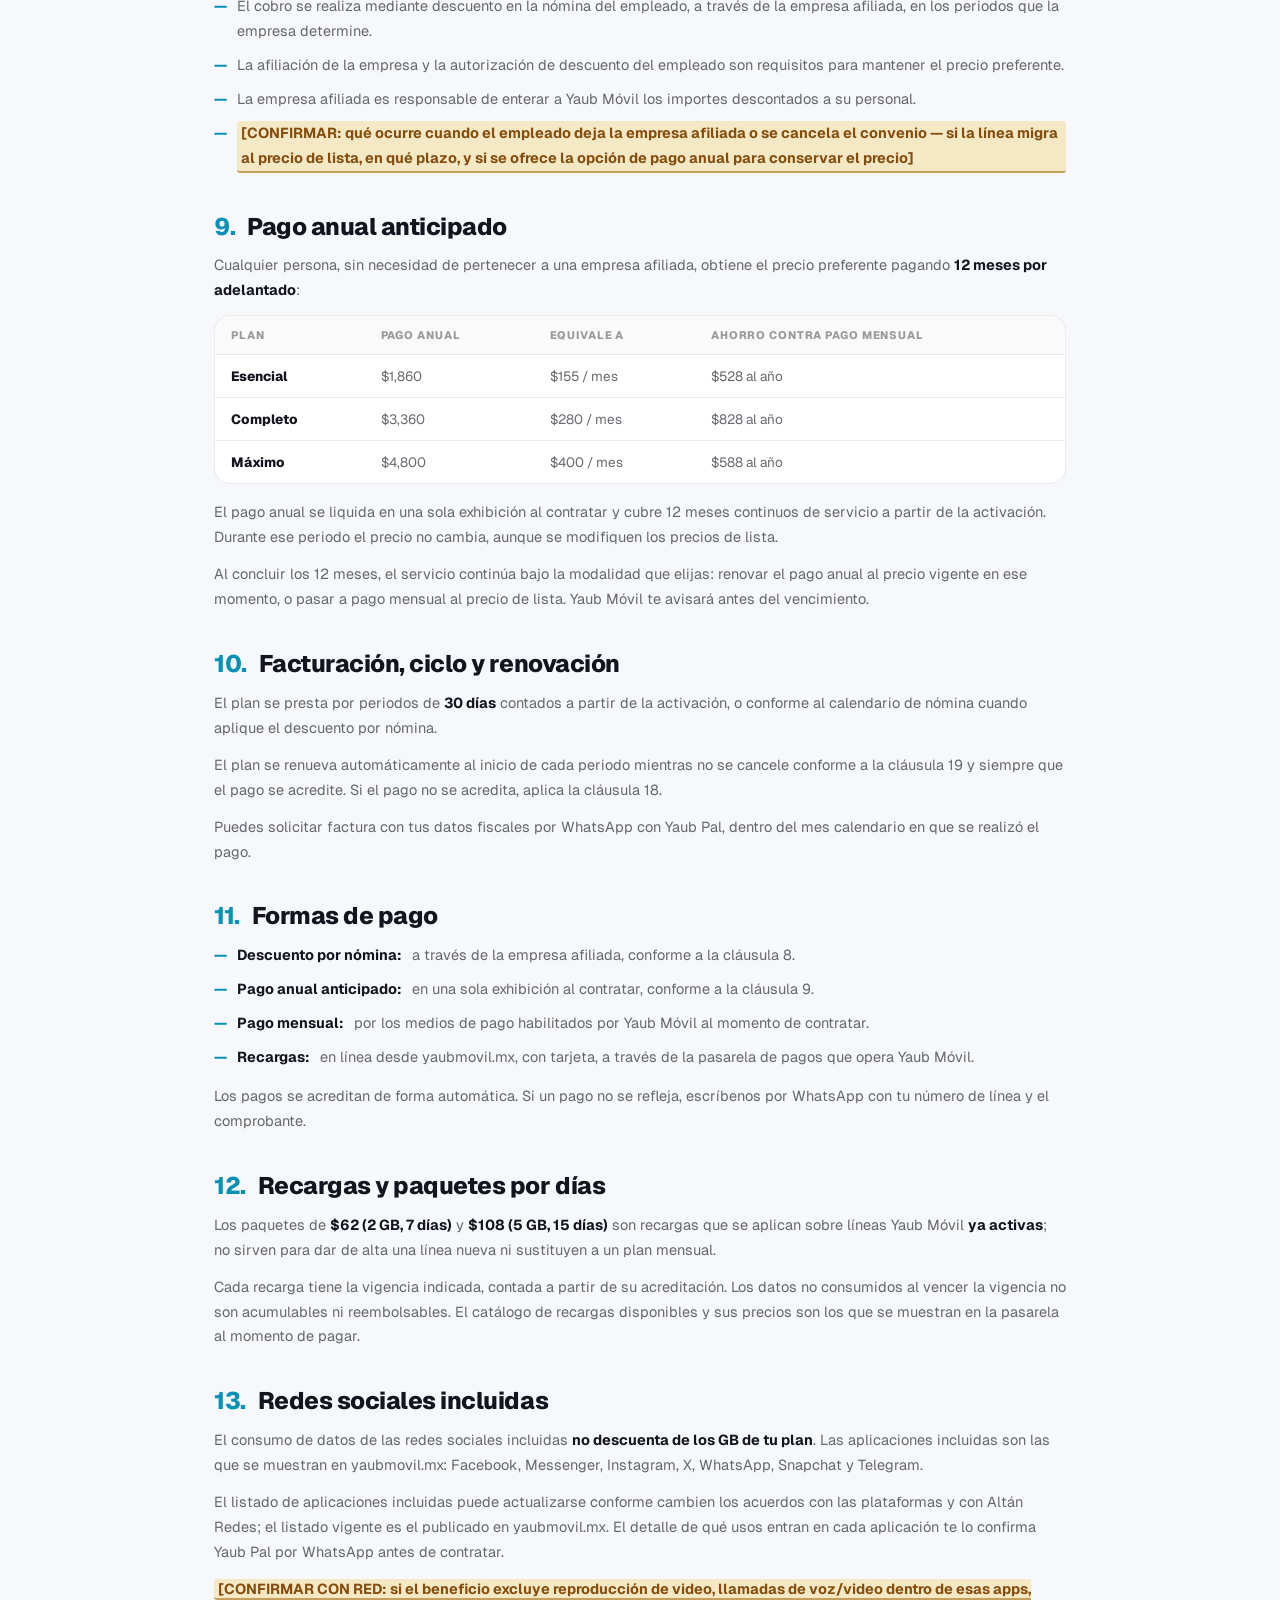
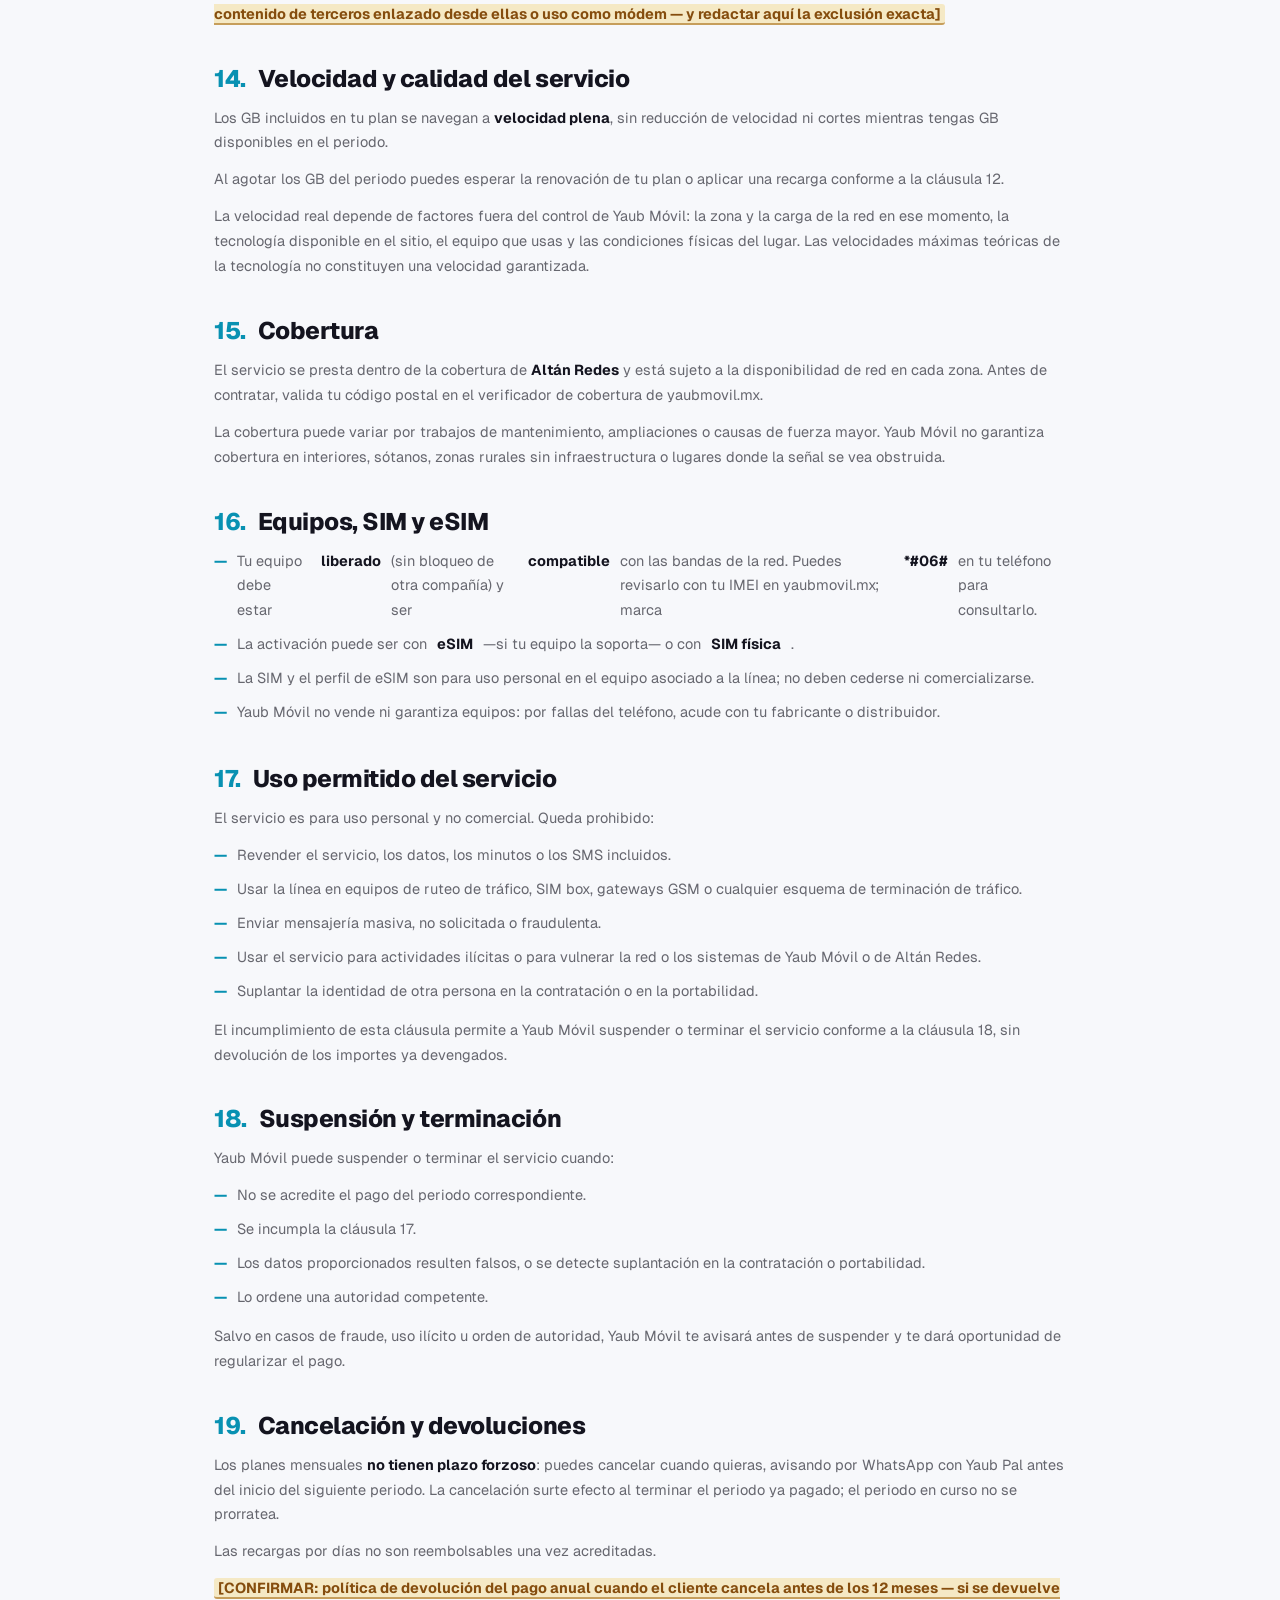
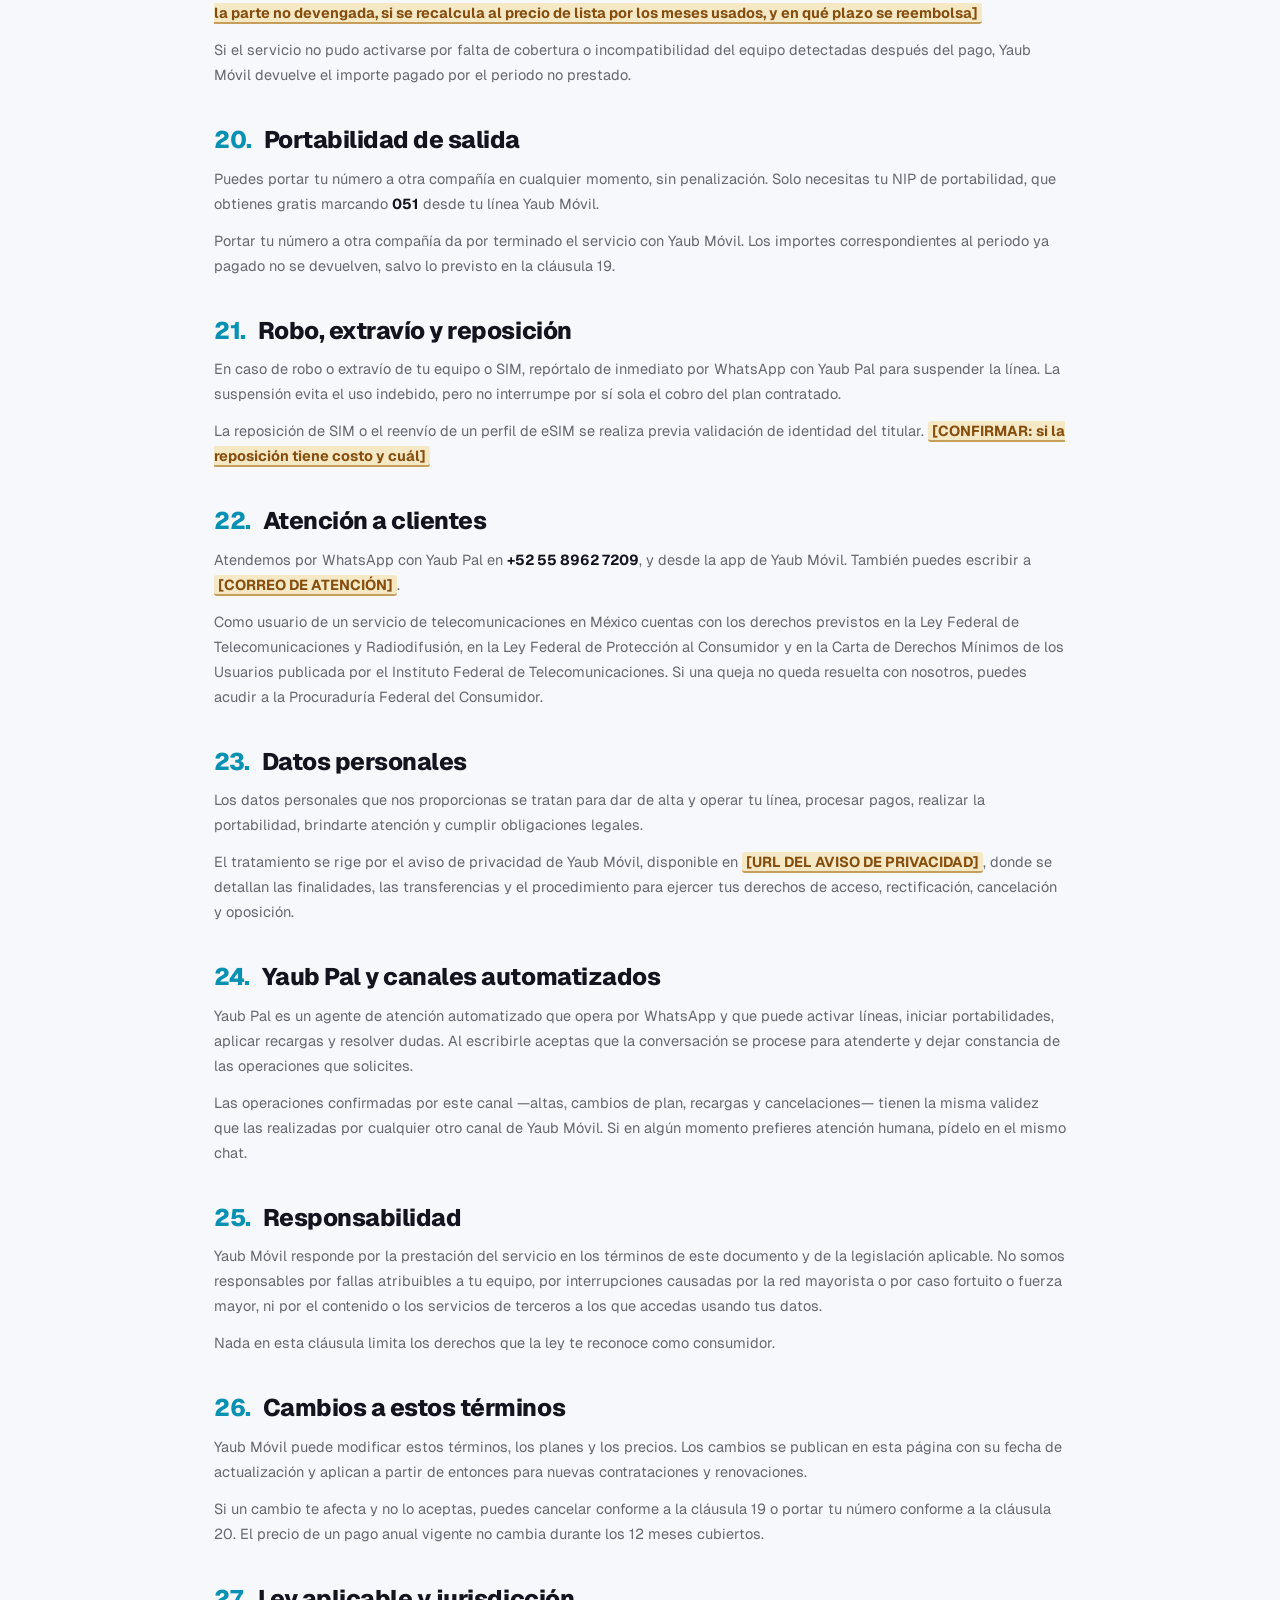
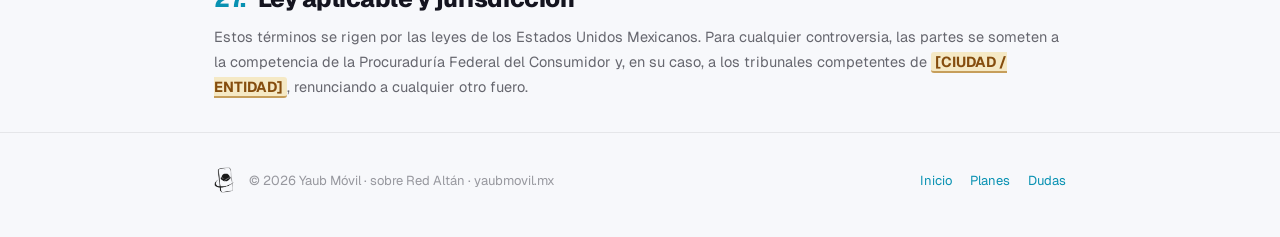
==== commit c3cbc60a: "Plan Máximo: 70 GB portando (×2), no 105 GB (×3) Al portar, Máximo da el doble de datos (35 → 70 GB)" ====
--- a/terminos.html
+++ b/terminos.html
@@ -21,7 +21,7 @@
      cuando alguien deja la empresa afiliada.
 
      Todo lo demás está redactado a partir de lo que Yaub Móvil ya
-     anuncia en index.html (planes, precios, GB, portabilidad ×3,
+     anuncia en index.html (planes, precios, GB, portabilidad ×3/×2,
      nómina/anual, Red Altán, prepagos) y de las reglas generales que
      aplican a cualquier servicio móvil en México.
      ============================================================ -->
@@ -202,7 +202,7 @@
       <tbody>
         <tr><td>Esencial</td><td>$199 / mes</td><td>$155 / mes</td><td>9 GB</td><td>3 GB</td></tr>
         <tr><td>Completo</td><td>$349 / mes</td><td>$280 / mes</td><td>36 GB</td><td>12 GB</td></tr>
-        <tr><td>Máximo</td><td>$449 / mes</td><td>$400 / mes</td><td>105 GB</td><td>35 GB</td></tr>
+        <tr><td>Máximo</td><td>$449 / mes</td><td>$400 / mes</td><td>70 GB</td><td>35 GB</td></tr>
       </tbody>
     </table>
   </div>
@@ -213,8 +213,8 @@
 
 <section class="cl" id="c7">
   <h2><span class="num">7.</span> Datos incluidos y portabilidad</h2>
-  <p>Los GB anunciados como principales de cada plan —9 GB, 36 GB y 105 GB— corresponden a altas <b>con portabilidad</b>: es decir, cuando traes tu número de otra compañía a Yaub Móvil.</p>
-  <p>En altas de <b>línea nueva</b>, el plan incluye una tercera parte de esos datos: 3 GB, 12 GB y 35 GB respectivamente. Todo lo demás del plan —llamadas, SMS y redes sociales ilimitadas— es idéntico en ambos casos.</p>
+  <p>Los GB anunciados como principales de cada plan —9 GB, 36 GB y 70 GB— corresponden a altas <b>con portabilidad</b>: es decir, cuando traes tu número de otra compañía a Yaub Móvil.</p>
+  <p>En altas de <b>línea nueva</b>, el plan incluye 3 GB, 12 GB y 35 GB respectivamente; es decir, una tercera parte de esos datos en Esencial y Completo, y la mitad en Máximo. Todo lo demás del plan —llamadas, SMS y redes sociales ilimitadas— es idéntico en ambos casos.</p>
   <div class="note">Para portar tu número necesitas el NIP de portabilidad, que obtienes gratis marcando <b>051</b> desde la línea que vas a cambiar. El trámite lo hace Yaub Móvil por ti; conforme a la regulación aplicable, la portabilidad se realiza dentro de las 24 horas hábiles siguientes a la solicitud procedente.</div>
   <p>Los datos incluidos son de uso mensual y no acumulables al siguiente periodo, salvo que Yaub Móvil indique lo contrario por escrito.</p>
 </section>
